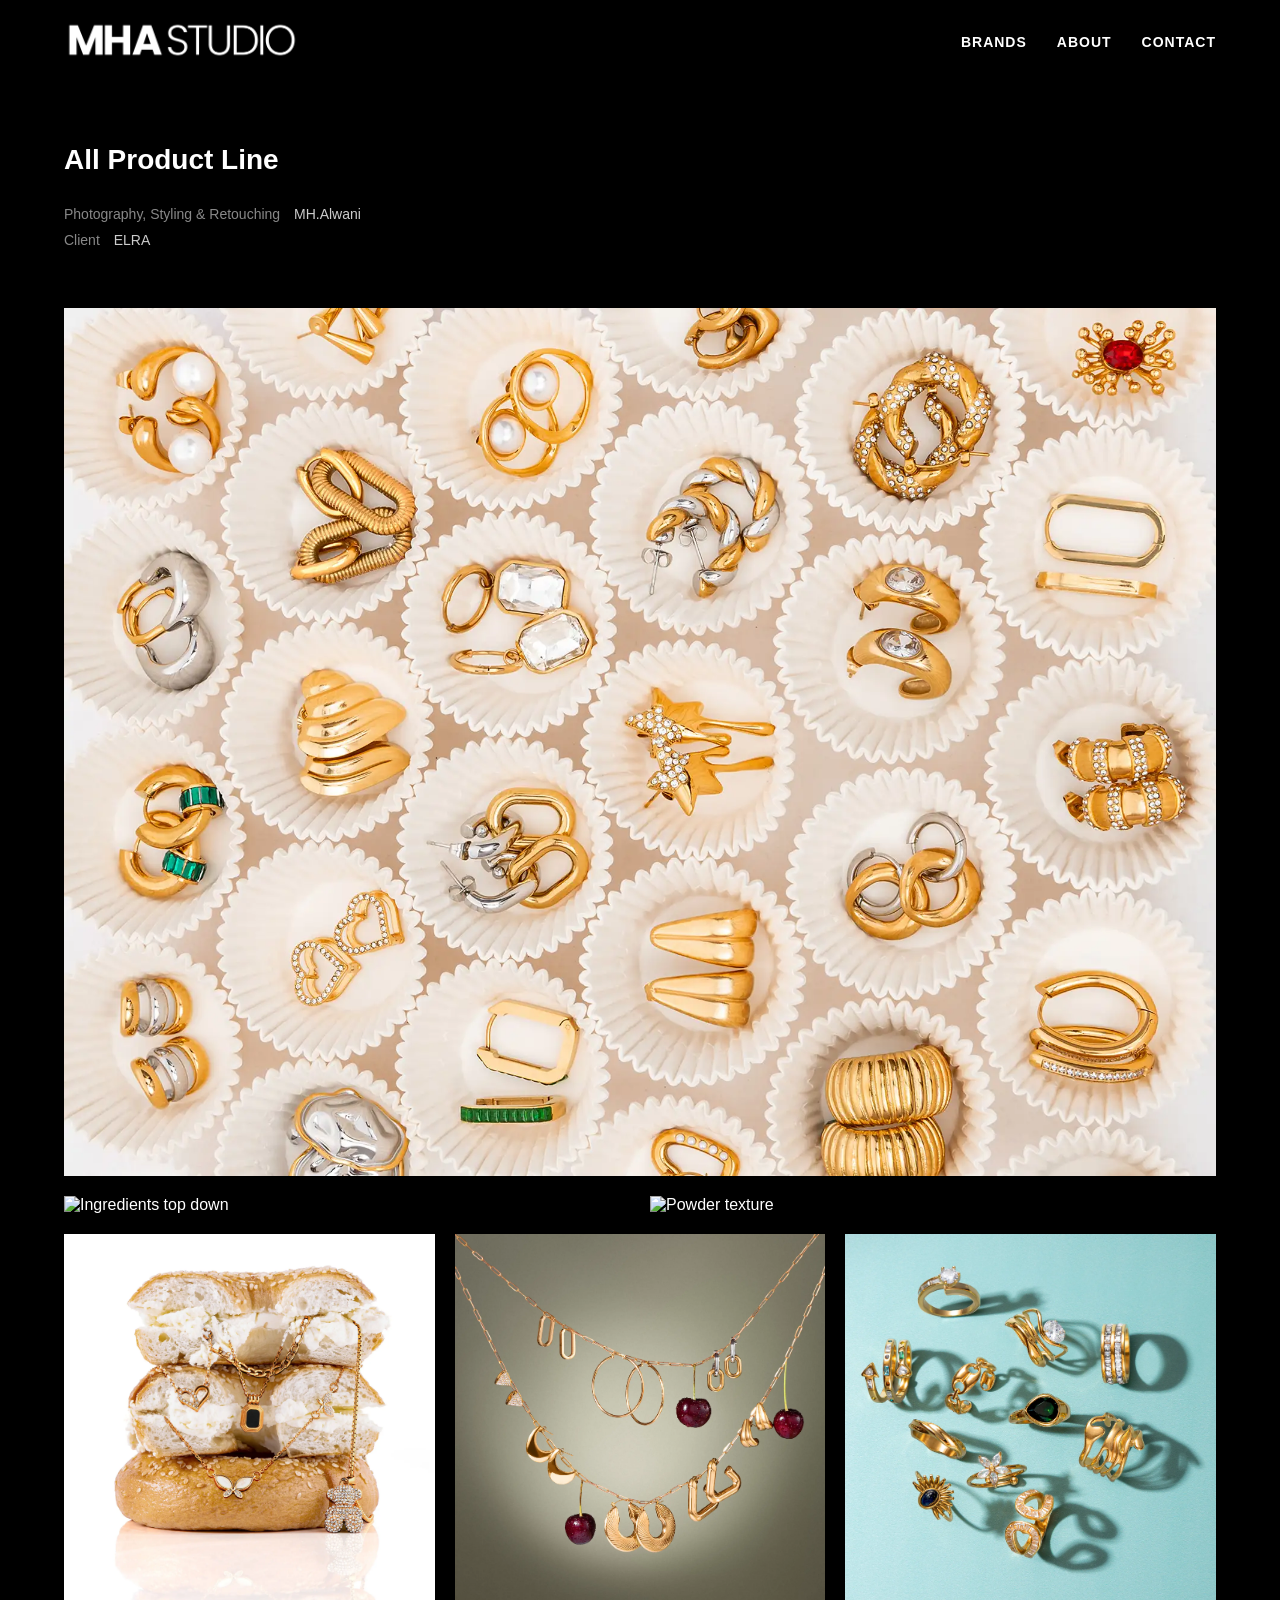
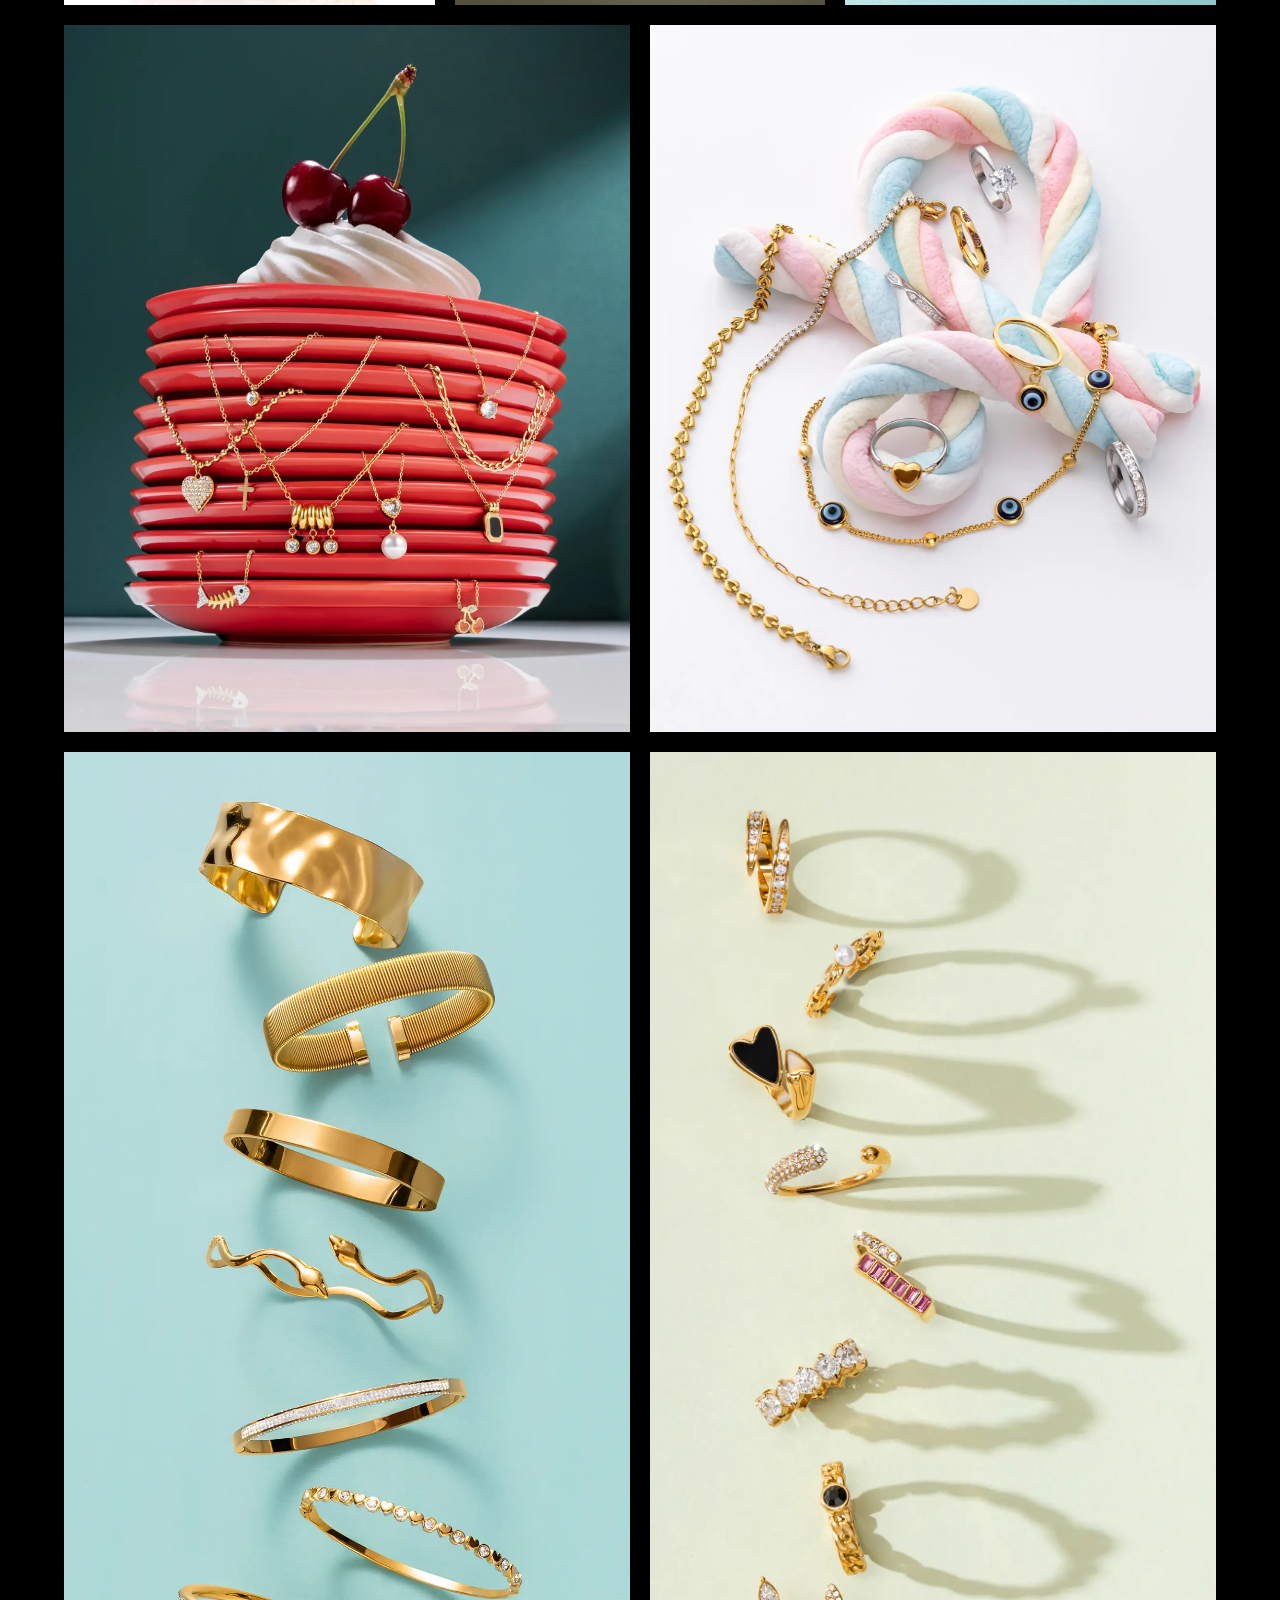
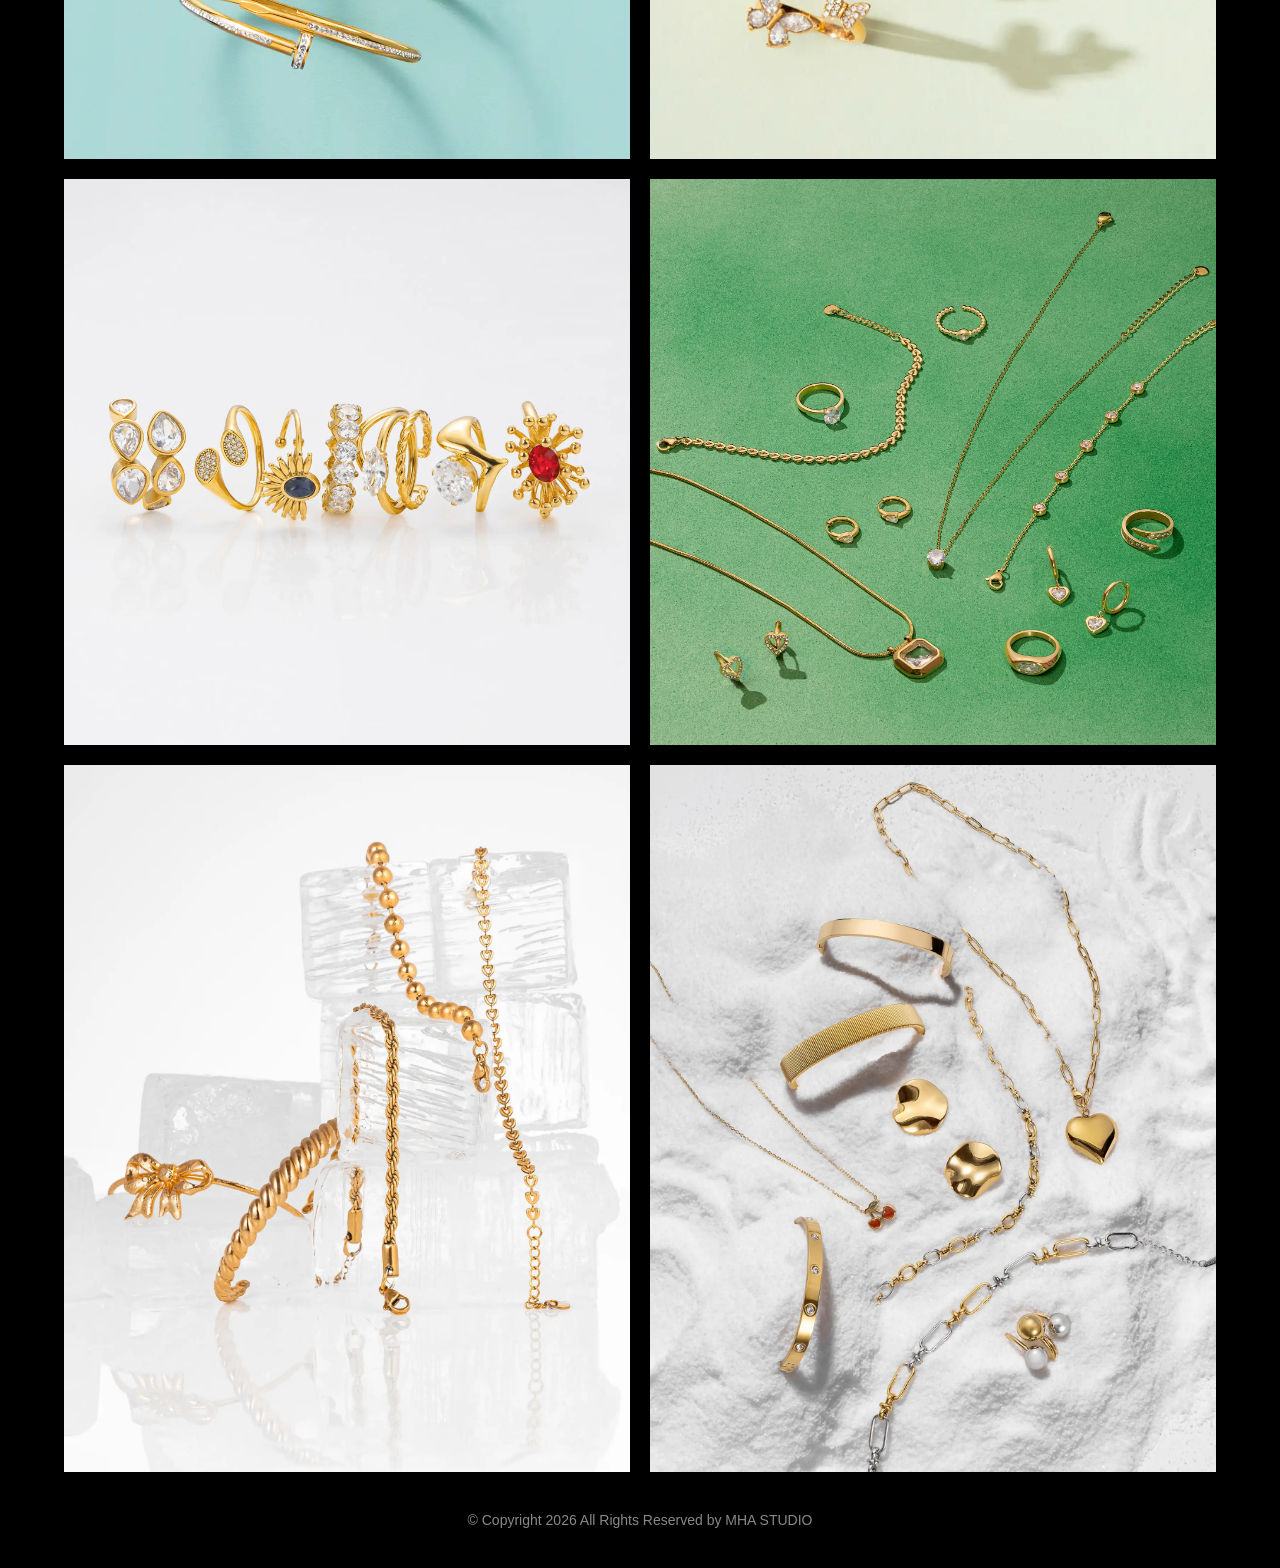
==== elra.html @ 4bbe8af8 "Add files via upload" ====
<!DOCTYPE html>
<html lang="en">
  <head>
    <meta charset="UTF-8" />
    <meta name="viewport" content="width=device-width, initial-scale=1.0" />
    <title>ELRA - Portfolio</title>
    <link rel="stylesheet" href="style.css" />
  </head>
  <body>
    <header class="navbar">
      <div class="container nav-container">
        <a href="index.html" class="logo-link">
          <img src="images/logo.png" alt="Your Brand Logo" class="logo-img" />          

        </a>
        <nav>
          <ul class="nav-links">
            <li><a href="index.html">BRANDS</a></li>
            <li><a href="#">ABOUT</a></li>
            <li><a href="#">CONTACT</a></li>
          </ul>
        </nav>
      </div>
    </header>

    <section class="project-header">
      <h1 class="project-title">All Product Line</h1>
      <div class="project-details">
        <p><span>Photography, Styling & Retouching</span> MH.Alwani</p>
        <p><span>Client</span> ELRA</p>
      </div>
    </section>

    <main class="dynamic-gallery">
      <div class="gallery-row row-full">
        <img src="images/elra/4.webp" alt="Good bug balloon" />
      </div>
      <div class="gallery-row row-half">
        <img src="images/elra/15.jpg" alt="Ingredients top down" />
        <img src="images/elra/14.jpg" alt="Powder texture" />
      </div>
       <div class="gallery-row row-third">
        <img src="images/elra/11.webp" alt="Cluster 1" />
        <img src="images/elra/10.webp" alt="Cluster 2" />
        <img src="images/elra/9.webp" alt="Cluster 3" />
      </div>
      <div class="gallery-row row-half">
        <img src="images/elra/3.webp" alt="Ingredients top down" />
        <img src="images/elra/5.webp" alt="Powder texture" />
      </div>
      <div class="gallery-row row-half">
        <img src="images/elra/8.webp" alt="Ingredients top down" />
        <img src="images/elra/13.webp" alt="Powder texture" />
      </div>
      <div class="gallery-row row-half">
        <img src="images/elra/6.webp" alt="Ingredients top down" />
        <img src="images/elra/12.webp" alt="Powder texture" />
      </div>
      <div class="gallery-row row-half">
        <img src="images/elra/7.webp" alt="Ingredients top down" />
        <img src="images/elra/2.webp" alt="Powder texture" />
      </div>
      <!-- <div class="gallery-row row-full">
        <img src="images/Panchamrit/8.jpeg" alt="Floating boxes" />
      </div> -->
     
    </main>
    <footer class="site-footer">
      <p class="copyright">
        © Copyright 2026 All Rights Reserved by MHA STUDIO
      </p>
    </footer>
  </body>
</html>
---- style.css ----
/* --- Global Styles --- */
* {
    margin: 0;
    padding: 0;
    box-sizing: border-box;
}

body {
    font-family: 'Helvetica Neue', Helvetica, Arial, sans-serif;
    background-color: #000; /* CHANGED: Set the entire page background to black */
    color: #fff; /* CHANGED: Set default text color to white for readability */
}

.container {
    width: 90%;
    max-width: 1200px; 
    margin: 0 auto;
}

/* --- Navbar Styles --- */
.navbar {
    background-color: #000;
    color: #fff;
    padding: 20px 0;
}

.nav-container {
    display: flex;
    justify-content: space-between;
    align-items: center;
}

.logo-img {
    max-height: 40px; 
    width: auto;
}

.nav-links {
    list-style: none;
    display: flex;
}

.nav-links li {
    margin-left: 30px;
}

.nav-links a {
    text-decoration: none;
    color: #fff;
    font-weight: bold;
    font-size: 14px;
    letter-spacing: 1px;
    transition: color 0.3s ease;
}

.nav-links a:hover {
    color: #cccccc; 
}

/* --- Portfolio Grid Styles (Homepage) --- */
.portfolio-container {
    display: grid;
    grid-template-columns: repeat(3, 1fr); 
    /* Optional: Add a gap here if you want black lines between homepage grid items too */
    /* gap: 10px; */ 
}

.portfolio-item {
    position: relative; 
    overflow: hidden; 
    aspect-ratio: 1 / 1; 
}

.brand-img {
    width: 100%;
    height: 100%;
    object-fit: cover; 
    display: block;
}

/* --- Hover Overlay Styles --- */
.overlay {
    position: absolute;
    top: 0;
    left: 0;
    width: 100%;
    height: 100%;
    background-color: rgba(0, 0, 0, 0.7); 
    display: flex;
    justify-content: center;
    align-items: center;
    opacity: 0;
    visibility: hidden;
    transition: opacity 0.4s ease, visibility 0.4s ease; 
}

.portfolio-item:hover .overlay {
    opacity: 1;
    visibility: visible;
}

.brand-name {
    color: #fff;
    font-size: 20px;
    font-weight: bold;
    text-align: center;
    padding: 20px;
}

/* --- Responsiveness --- */
@media (max-width: 992px) {
    .portfolio-container {
        grid-template-columns: repeat(2, 1fr); 
    }
}

@media (max-width: 600px) {
    .portfolio-container {
        grid-template-columns: 1fr; 
    }
    
    .nav-container {
        flex-direction: column; 
    }
    
    .nav-links {
        margin-top: 20px;
    }
    
    .nav-links li {
        margin: 0 10px;
    }
}

/* =========================================
   DYNAMIC BRAND GALLERY STYLES (Brand Detail Pages)
   ========================================= */

/* --- Project Header --- */
.project-header {
    width: 90%;
    max-width: 1200px;
    margin: 0 auto;
    text-align: left; 
    padding: 60px 0; 
    background-color: #000;
    color: #fff;
}

.project-header .project-title {
    font-size: 28px;
    font-weight: 600;
    margin-bottom: 30px;
}

.project-details {
    display: flex;
    flex-direction: column;
    gap: 10px;
    font-size: 14px;
    color: #ccc;
}

.project-details span {
    color: #888;
    margin-right: 10px;
}

/* --- Dynamic Edge-to-Edge Gallery --- */
.dynamic-gallery {
    width: 90%; 
    max-width: 1200px; 
    margin: 0 auto; 
    display: flex;
    flex-direction: column;
    background-color: #000; 
    gap: 20px; 
}

.gallery-row {
    display: flex;
    width: 100%;
    gap: 20px; 
}

.gallery-row img {
    display: block;
    width: 100%;
    height: auto; 
    object-fit: cover;
}

/* Modifier Classes for Layout Control */
.row-full img {
    width: 100%;
}

.row-half img {
    width: calc(50% - 10px); 
}

.row-third img {
    width: calc(33.3333% - 13.33px); 
}

/* --- Related Projects --- */
.related-projects {
    background-color: #000;
    color: #fff;
    padding-top: 60px;
    border-top: none; 
}

.related-projects .related-title {
    color: #fff;
}

/* --- Footer --- */
.site-footer {
    text-align: center;
    padding: 40px 0;
    font-size: 14px;
    color: #888;
    background-color: #000;
}

/* --- Responsive Rules for Brand Pages --- */
@media (max-width: 900px) {
    .row-third {
        flex-direction: column;
    }
    .row-third img {
        width: 100%;
    }
}

@media (max-width: 600px) {
    .gallery-row {
        flex-direction: column;
    }
    
    .row-half img, 
    .row-third img, 
    .row-full img {
        width: 100%; 
    }
    
    .project-header .project-title {
        font-size: 22px;
    }
}
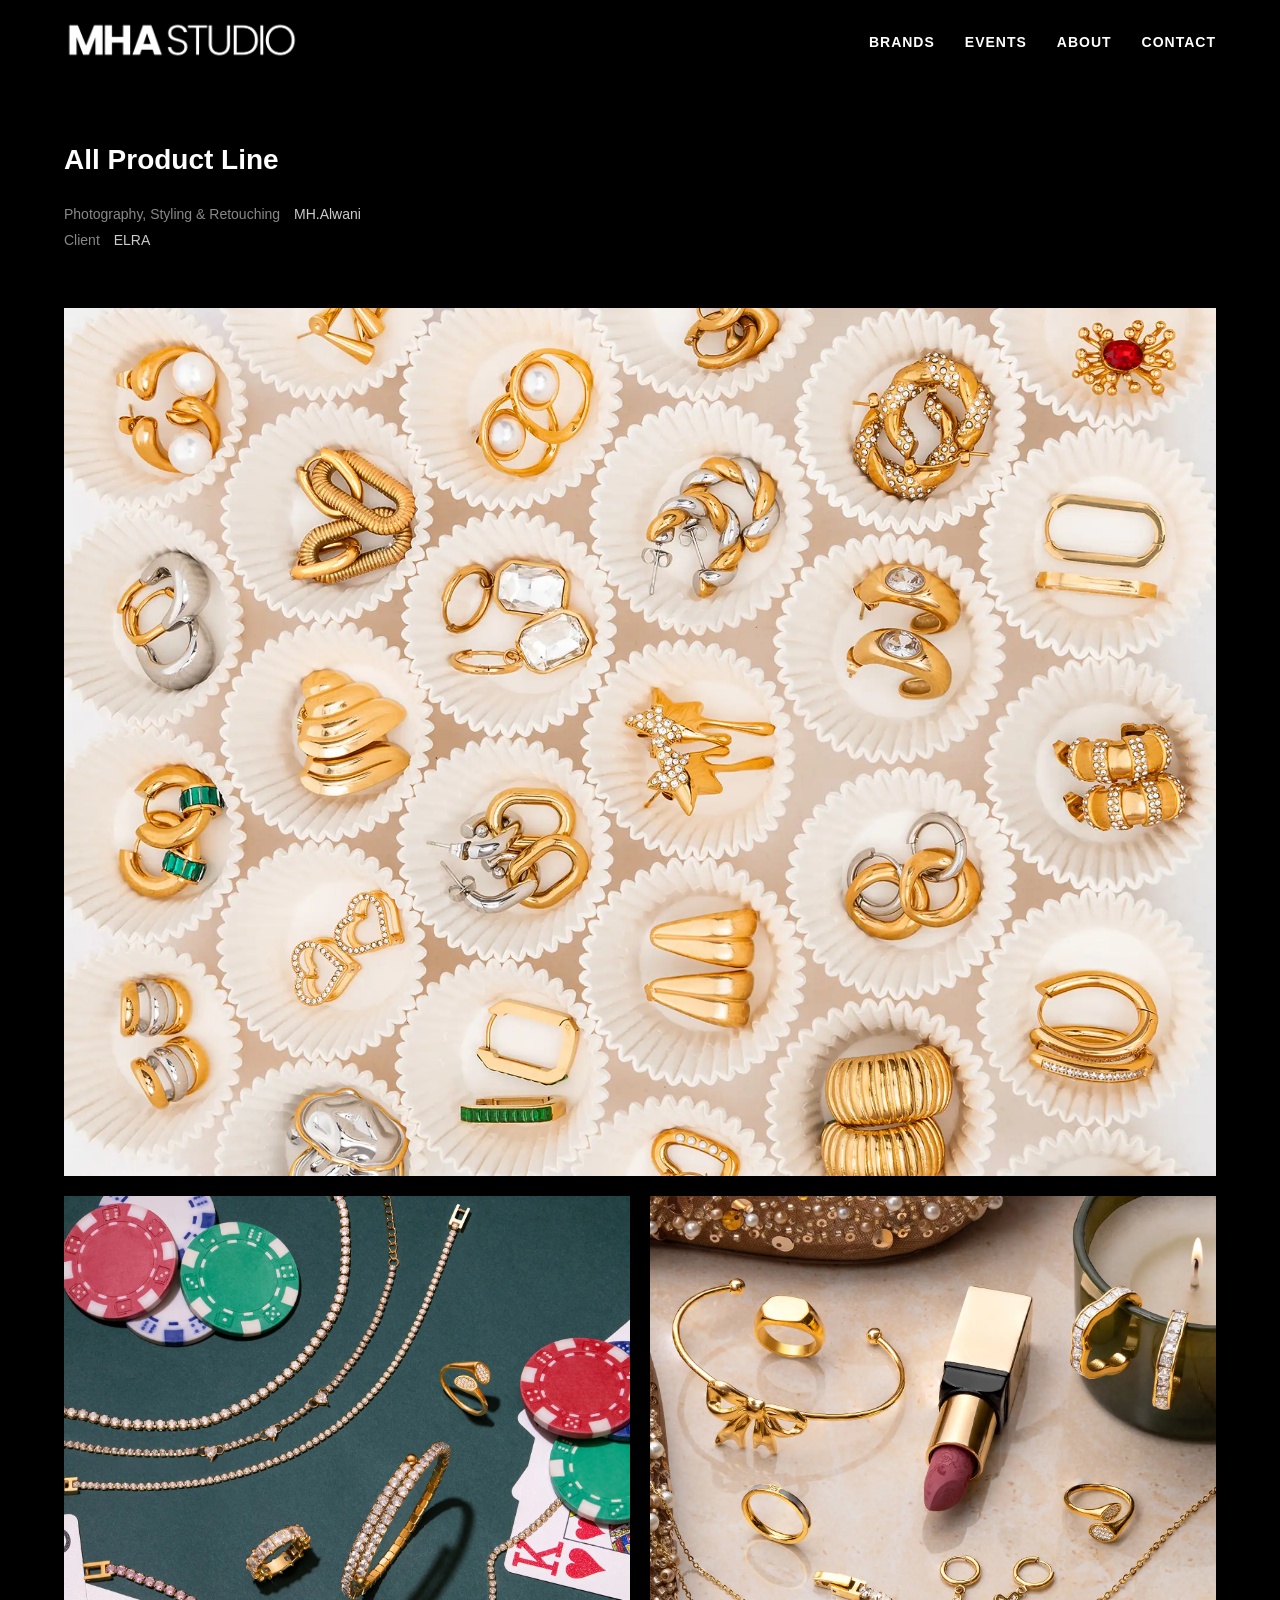
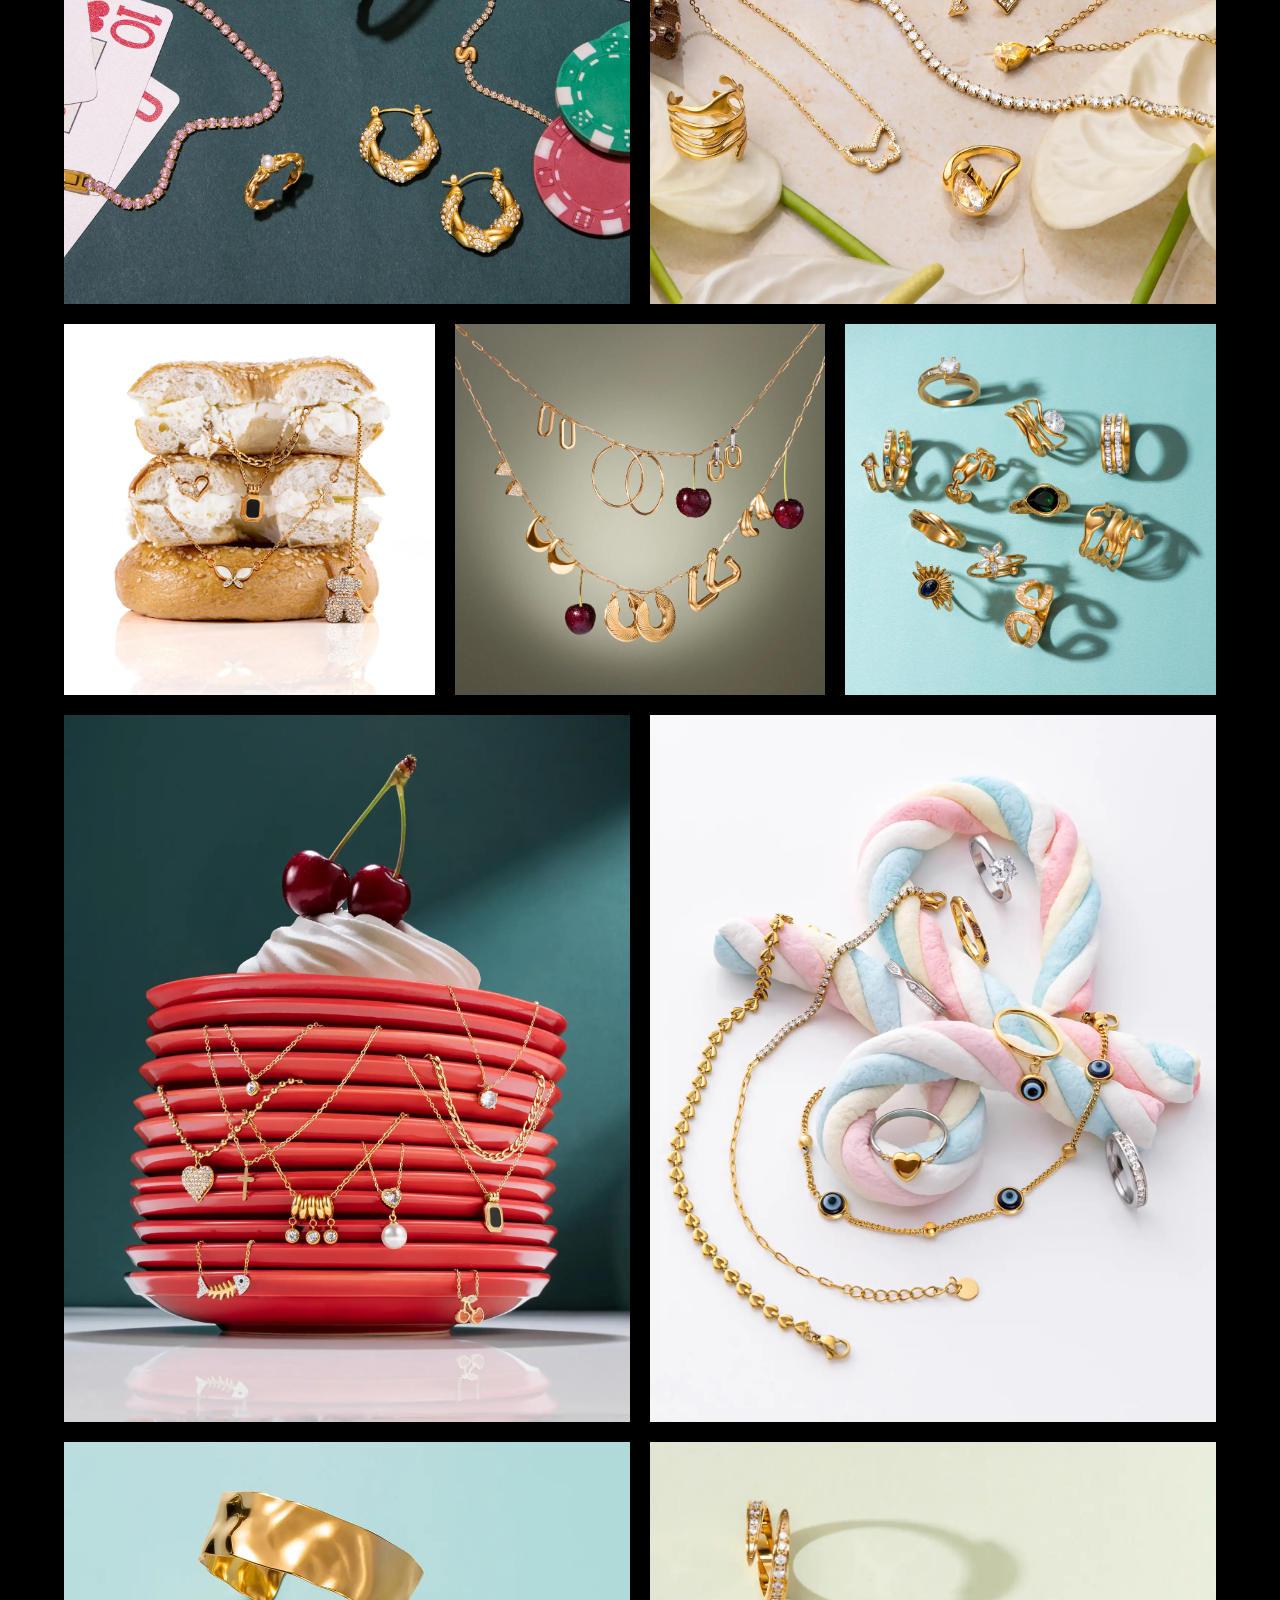
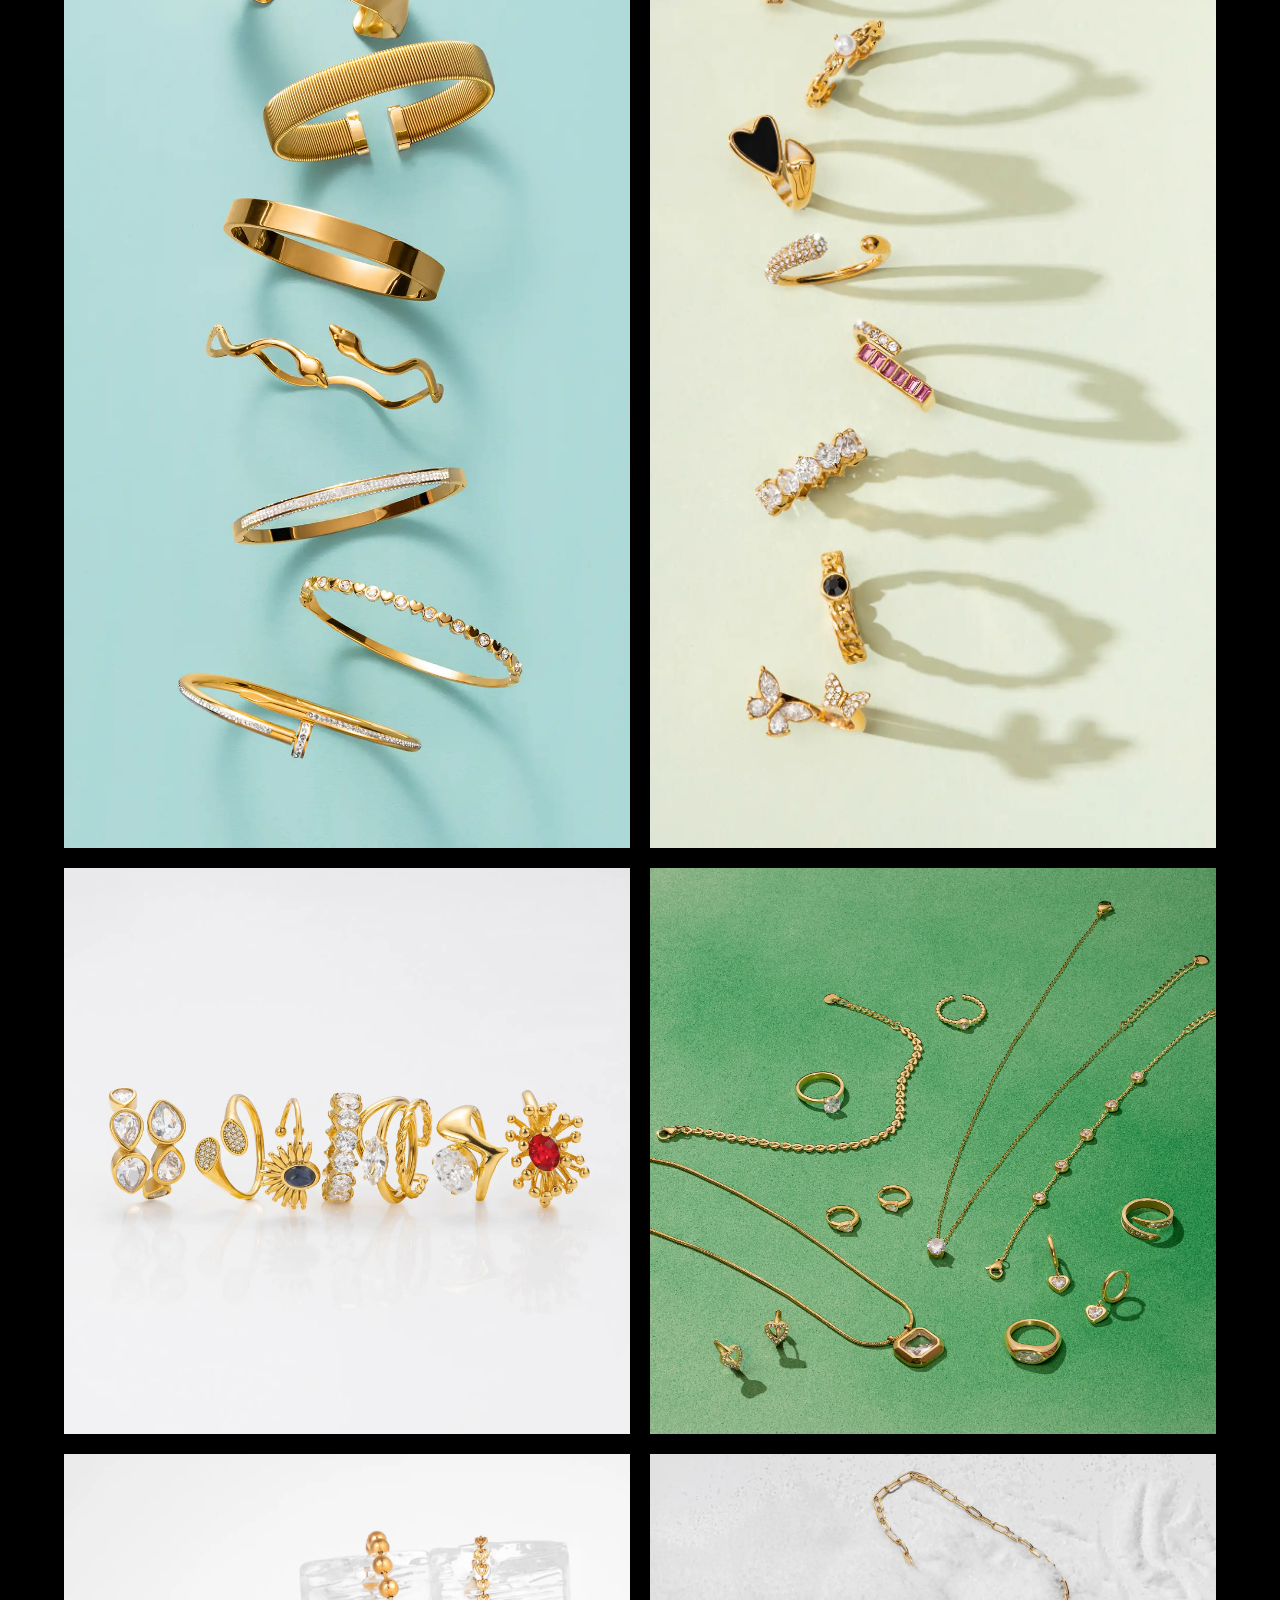
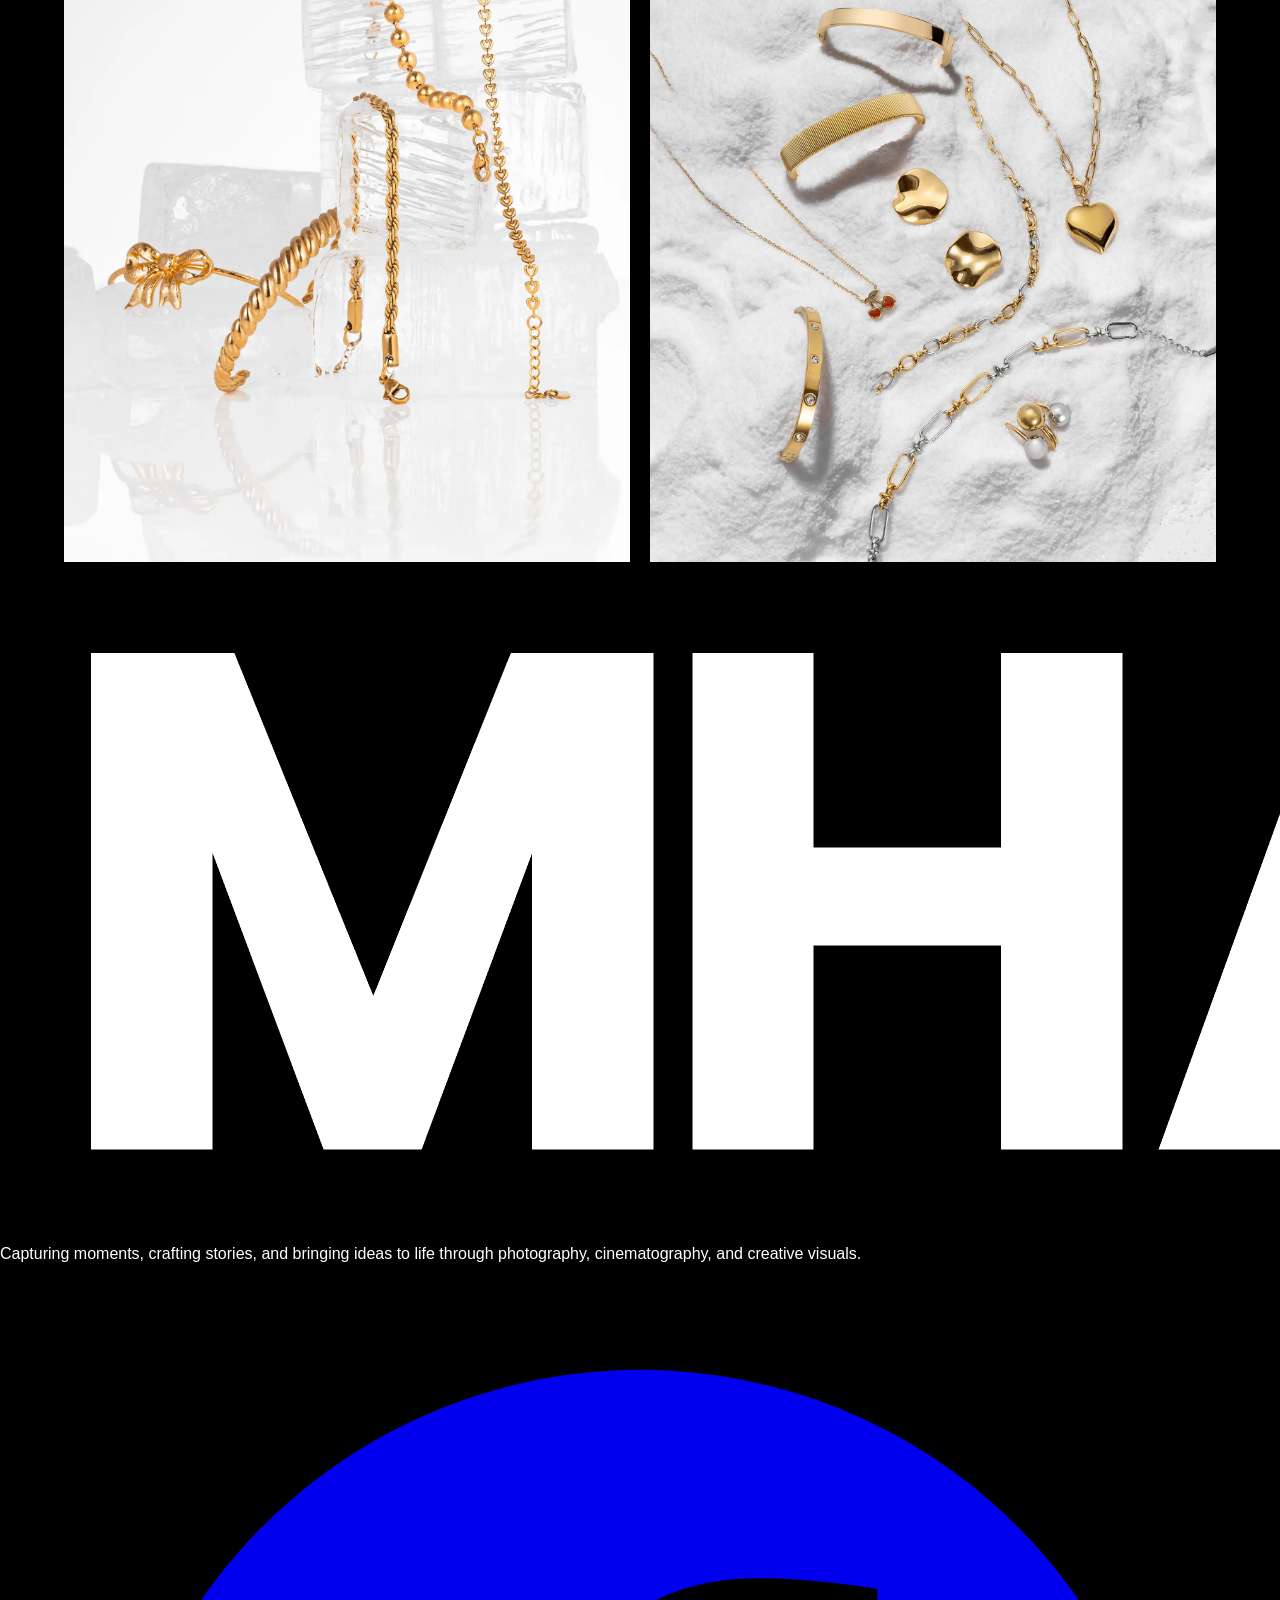
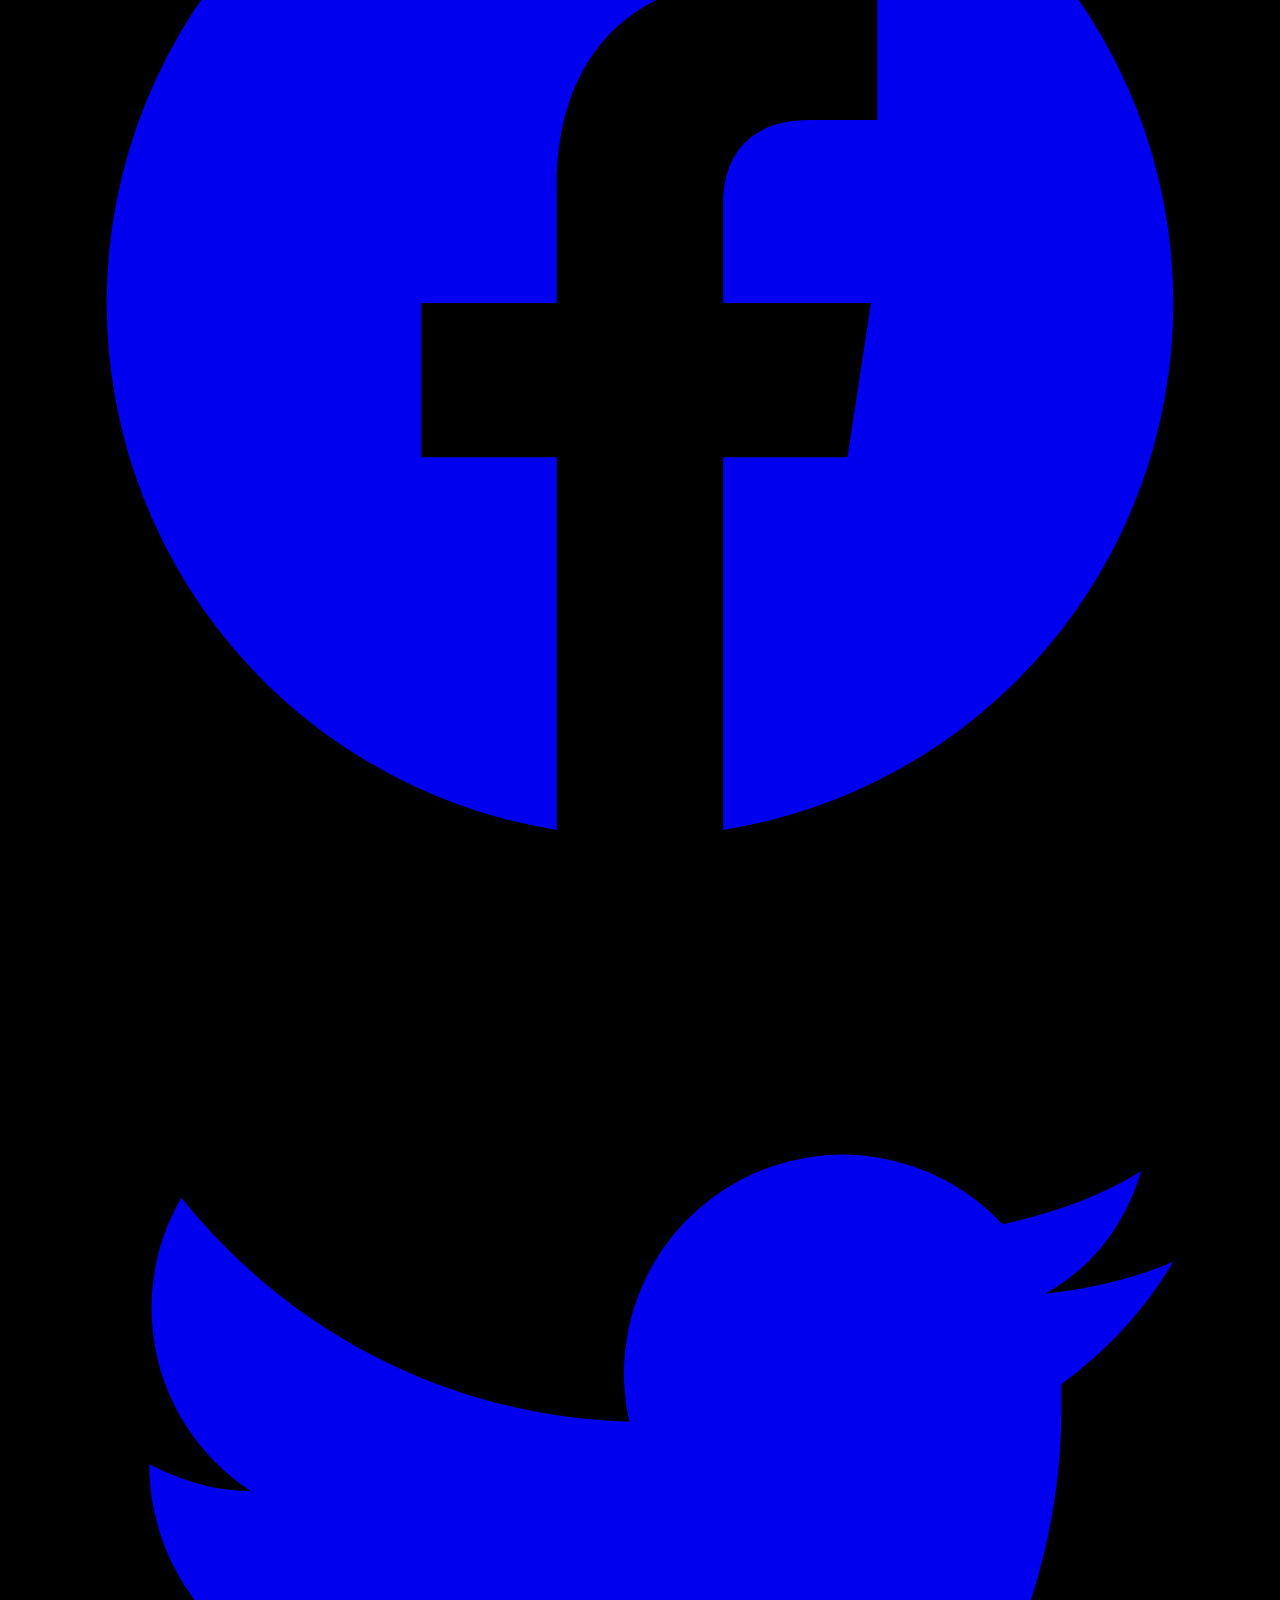
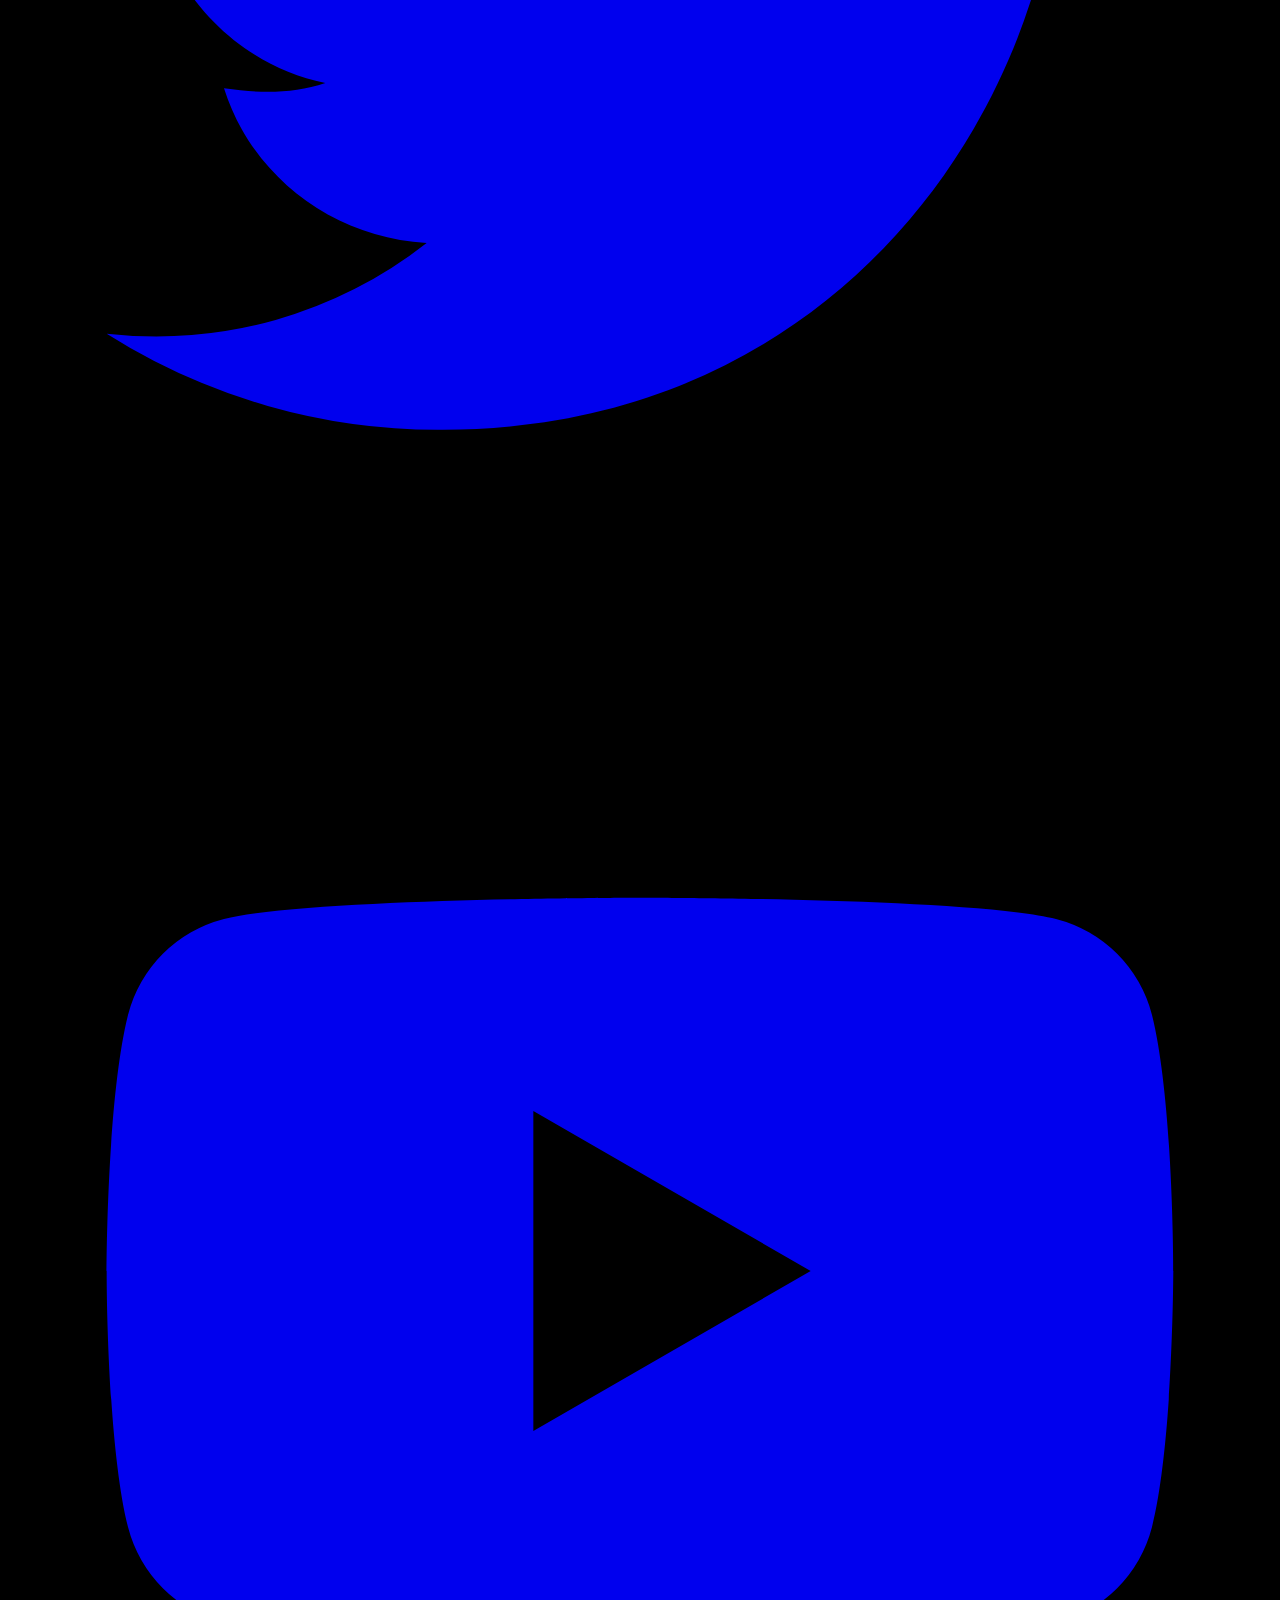
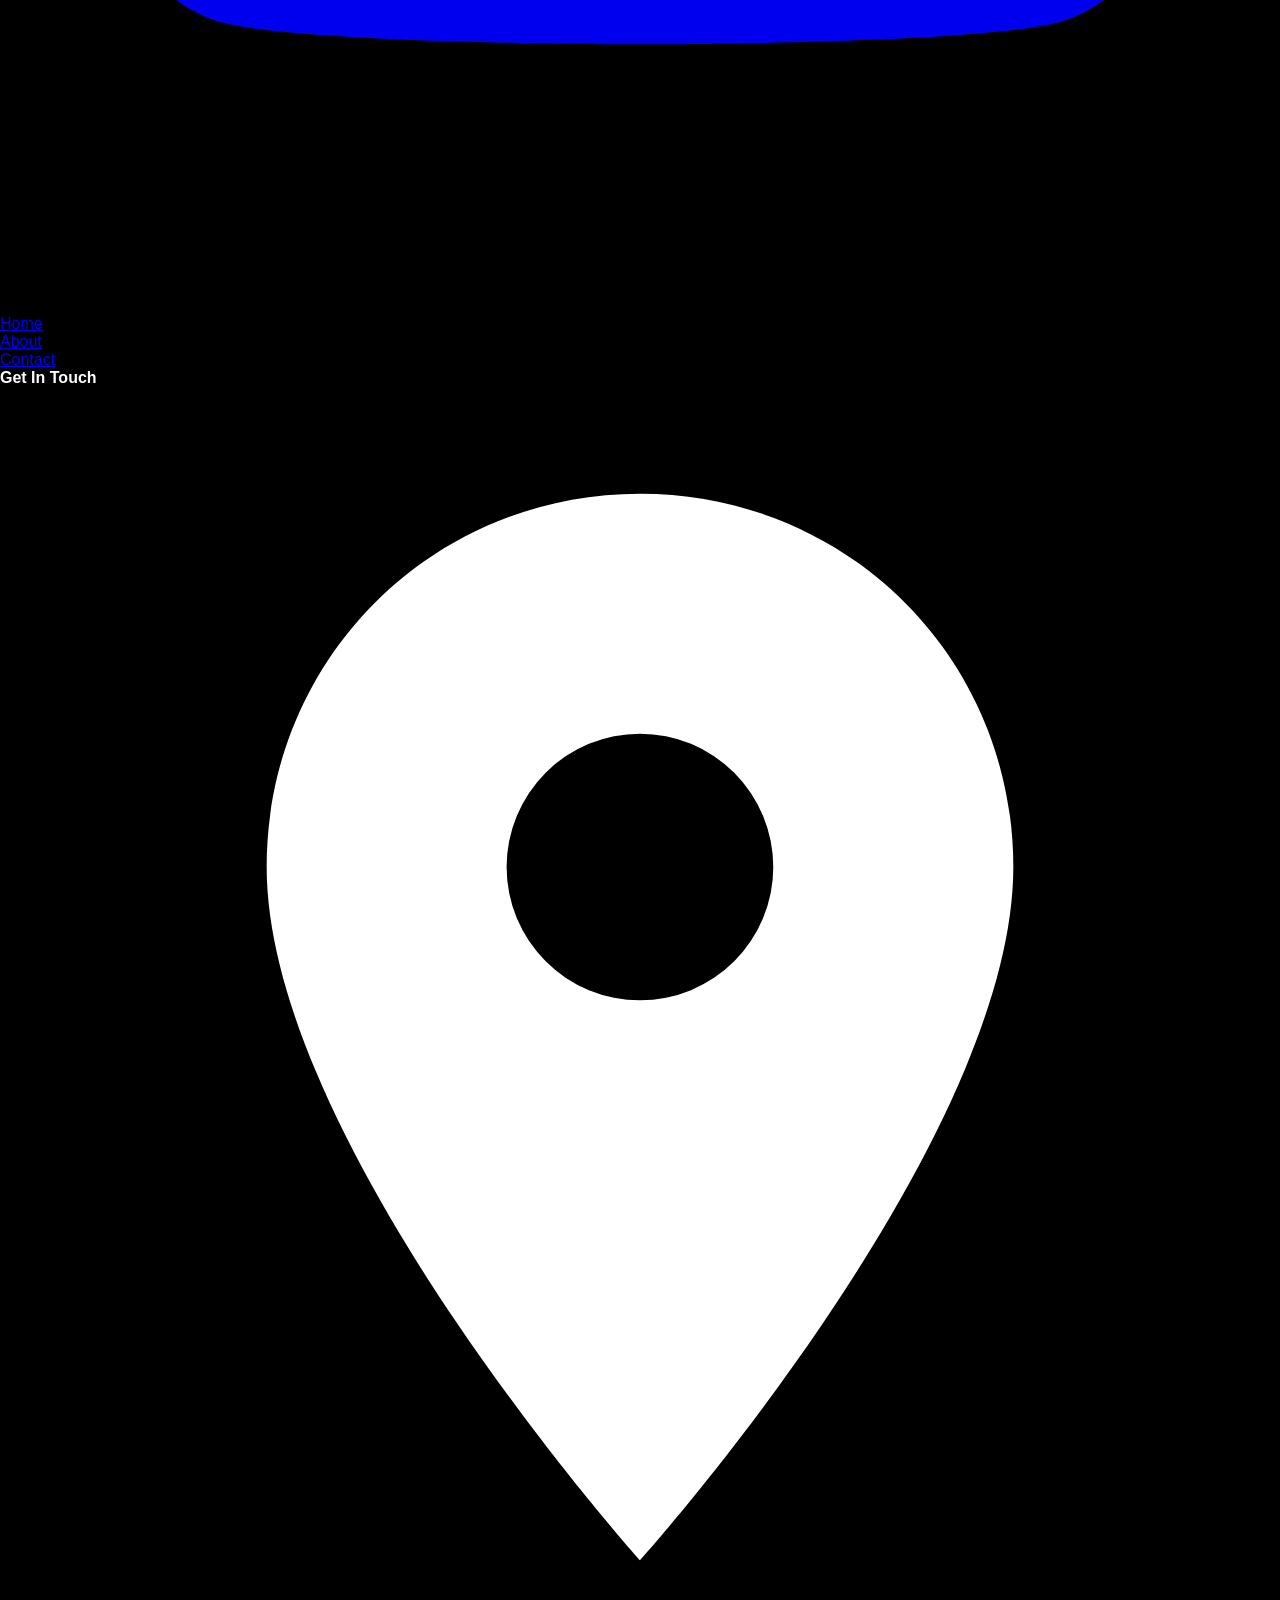
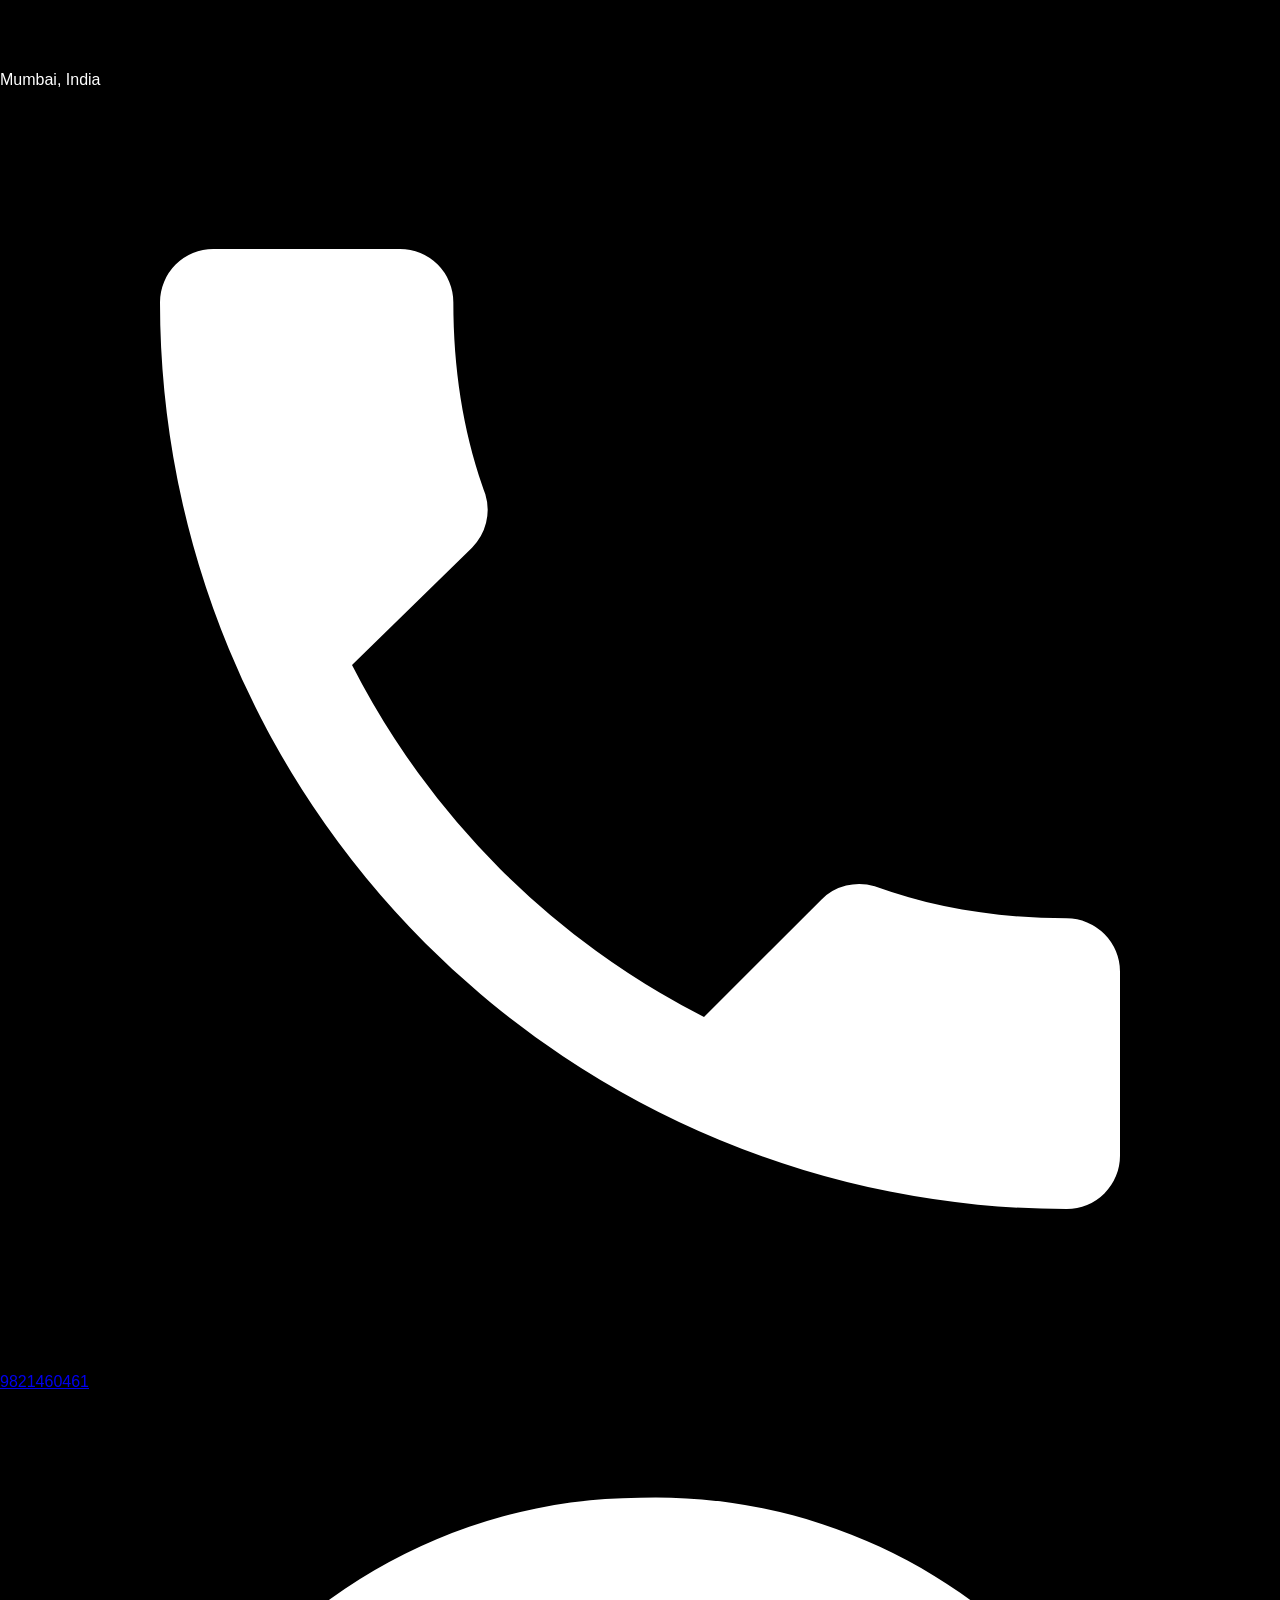
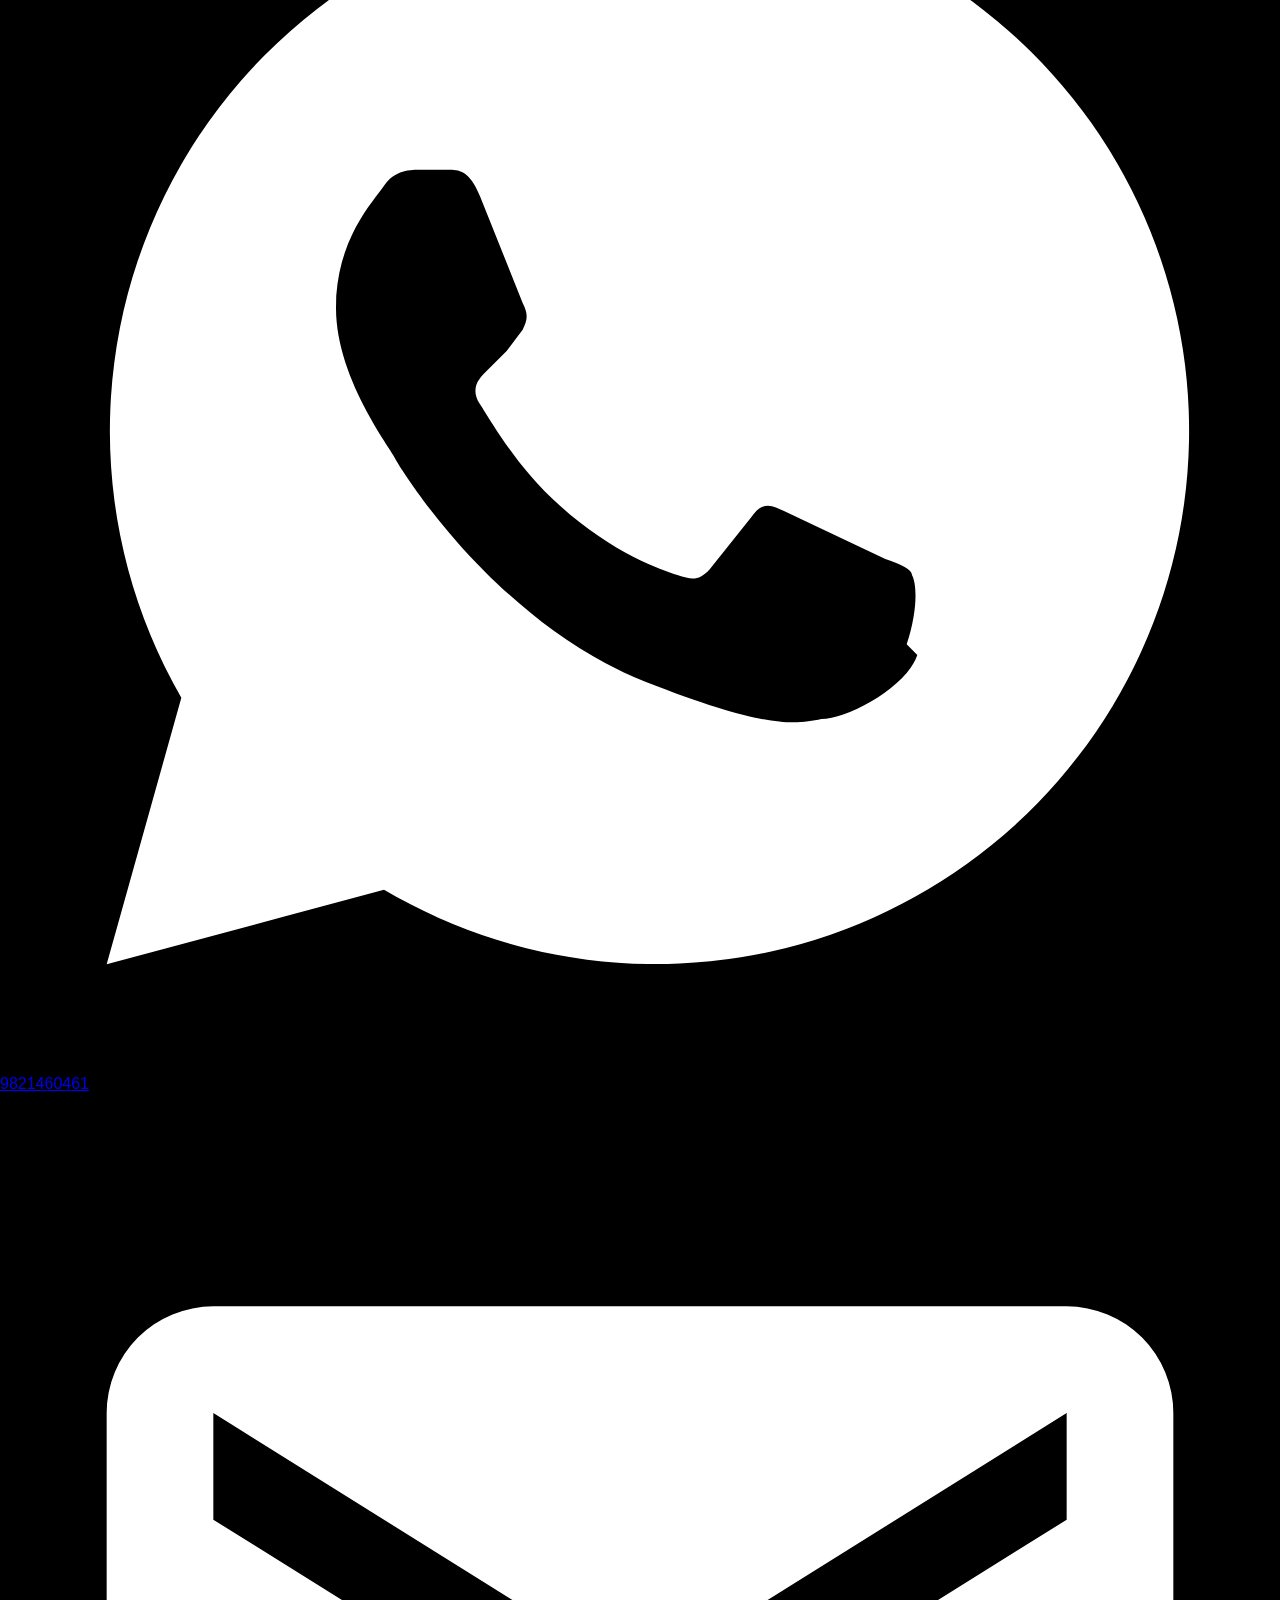
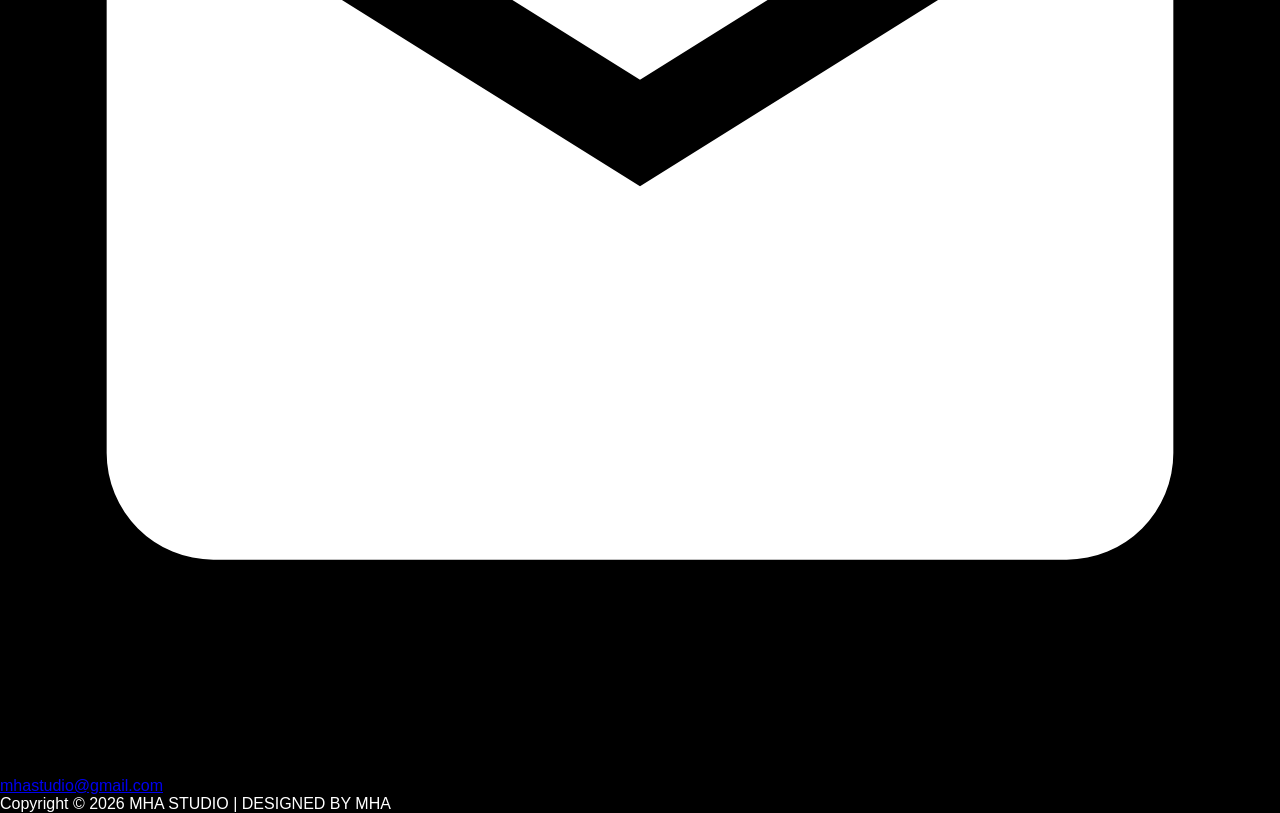
==== commit 196f9581: "Revise footer and navigation links in elra.html Updated the footer section to include new contact in" ====
--- a/elra.html
+++ b/elra.html
@@ -15,8 +15,9 @@
         </a>
         <nav>
           <ul class="nav-links">
-            <li><a href="index.html">BRANDS</a></li>
-            <li><a href="#">ABOUT</a></li>
+            <li><a href="#">BRANDS</a></li>
+            <li><a href="aboutUs.html">EVENTS</a></li>
+            <li><a href="aboutUs.html">ABOUT</a></li>
             <li><a href="#">CONTACT</a></li>
           </ul>
         </nav>
@@ -36,8 +37,8 @@
         <img src="images/elra/4.webp" alt="Good bug balloon" />
       </div>
       <div class="gallery-row row-half">
-        <img src="images/elra/15.jpg" alt="Ingredients top down" />
-        <img src="images/elra/14.jpg" alt="Powder texture" />
+        <img src="images/elra/15.webp" alt="Ingredients top down" />
+        <img src="images/elra/14.webp" alt="Powder texture" />
       </div>
        <div class="gallery-row row-third">
         <img src="images/elra/11.webp" alt="Cluster 1" />
@@ -65,10 +66,73 @@
       </div> -->
      
     </main>
-    <footer class="site-footer">
+      <footer class="ftrr">
+      <div class="ftrr-container">
+
+        <!-- Column 1: Brand -->
+        <div class="ftrr-col ftrr-brand">
+          <a href="index.html" class="ftrr-logo">
+            <img src="images/logo.png" alt="Your Brand Logo" class="ftrr-logo-img" />
+          </a>
+          <p class="ftrr-text">
+            Capturing moments, crafting stories, and bringing ideas to life through photography, cinematography, and creative visuals.
+          </p>
+          <div class="ftrr-social">
+            <a href="#" aria-label="Facebook">
+              <svg viewBox="0 0 24 24" fill="currentColor"><path d="M22 12a10 10 0 1 0-11.56 9.88v-6.99H7.9V12h2.54V9.8c0-2.5 1.49-3.89 3.77-3.89 1.09 0 2.24.2 2.24.2v2.46h-1.26c-1.24 0-1.63.77-1.63 1.56V12h2.77l-.44 2.89h-2.33v6.99A10 10 0 0 0 22 12z"/></svg>
+            </a>
+            <a href="#" aria-label="Twitter">
+              <svg viewBox="0 0 24 24" fill="currentColor"><path d="M22 5.9c-.7.3-1.5.5-2.4.6.9-.5 1.5-1.3 1.8-2.3-.8.5-1.7.8-2.6 1a4.1 4.1 0 0 0-7 3.7C8.4 8.8 5.4 7.2 3.4 4.7a4.1 4.1 0 0 0 1.3 5.5c-.7 0-1.3-.2-1.9-.5 0 2 1.4 3.7 3.3 4.1-.6.2-1.2.2-1.9.1.5 1.6 2 2.8 3.8 2.9A8.2 8.2 0 0 1 2 18.5 11.6 11.6 0 0 0 8.3 20.3c7.5 0 11.6-6.2 11.6-11.6v-.5c.8-.6 1.5-1.3 2.1-2.3z"/></svg>
+            </a>
+            <a href="#" aria-label="YouTube">
+              <svg viewBox="0 0 24 24" fill="currentColor"><path d="M21.6 7.2a2.5 2.5 0 0 0-1.8-1.8C18.2 5 12 5 12 5s-6.2 0-7.8.4A2.5 2.5 0 0 0 2.4 7.2C2 8.8 2 12 2 12s0 3.2.4 4.8a2.5 2.5 0 0 0 1.8 1.8C5.8 19 12 19 12 19s6.2 0 7.8-.4a2.5 2.5 0 0 0 1.8-1.8C22 15.2 22 12 22 12s0-3.2-.4-4.8zM10 15V9l5.2 3-5.2 3z"/></svg>
+            </a>
+          </div>
+        </div>
+
+        <!-- Column 2: Links -->
+        <div class="ftrr-col ftrr-links">
+          <ul class="ftrr-list">
+            <li><a href="index.html">Home</a></li>
+            <li><a href="aboutUs.html">About</a></li>
+            <!-- <li><a href="#">Service</a></li> -->
+            <li><a href="#">Contact</a></li>
+          </ul>
+        </div>
+
+        <!-- Column 3: Contact -->
+        <div class="ftrr-col ftrr-contact">
+          <h4 class="ftrr-title">Get In Touch</h4>
+          <ul class="ftrr-list ftrr-contact-list">
+            <li>
+              <svg viewBox="0 0 24 24" fill="currentColor"><path d="M12 2C8.1 2 5 5.1 5 9c0 5.2 7 13 7 13s7-7.8 7-13c0-3.9-3.1-7-7-7zm0 9.5a2.5 2.5 0 1 1 0-5 2.5 2.5 0 0 1 0 5z"/></svg>
+              <span>Mumbai, India</span>
+            </li>
+            <li>
+              <svg viewBox="0 0 24 24" fill="currentColor"><path d="M6.6 10.8a15.1 15.1 0 0 0 6.6 6.6l2.2-2.2a1 1 0 0 1 1-.25c1.1.4 2.3.6 3.6.6a1 1 0 0 1 1 1V20a1 1 0 0 1-1 1A17 17 0 0 1 3 4a1 1 0 0 1 1-1h3.5a1 1 0 0 1 1 1c0 1.3.2 2.5.6 3.6a1 1 0 0 1-.25 1l-2.25 2.2z"/></svg>
+              <a href="tel:20787672452">9821460461</a>
+            </li>
+            <li>
+              <svg viewBox="0 0 24 24" fill="currentColor"><path d="M12 2a10 10 0 0 0-8.6 15L2 22l5.2-1.4A10 10 0 1 0 12 2zm5.2 14.2c-.2.6-1.3 1.2-1.8 1.2-.5.1-1 .2-3.3-.7-2.8-1.1-4.6-4-4.7-4.2-.1-.2-1.1-1.5-1.1-2.8s.7-2 .9-2.3c.2-.3.5-.3.7-.3h.5c.2 0 .4 0 .6.5l.8 2c.1.2.1.3 0 .5l-.3.4-.4.4c-.1.1-.3.3-.1.6.2.3.7 1.2 1.5 1.9 1 .9 1.9 1.2 2.2 1.3.3.1.4.1.6-.1l.8-1c.2-.3.4-.2.6-.1l1.9.9c.3.1.5.2.5.3.1.2.1.7-.1 1.3z"/></svg>
+              <a href="tel:0822457253">9821460461</a>
+            </li>
+            <li>
+              <svg viewBox="0 0 24 24" fill="currentColor"><path d="M20 4H4a2 2 0 0 0-2 2v12a2 2 0 0 0 2 2h16a2 2 0 0 0 2-2V6a2 2 0 0 0-2-2zm0 4-8 5-8-5V6l8 5 8-5v2z"/></svg>
+              <a href="mailto:support@site.com">mhastudio@gmail.com</a>
+            </li>
+          </ul>
+        </div>
+
+      </div>
+
+      <div class="ftrr-bottom">
+        <p>Copyright &copy; 2026 MHA STUDIO | DESIGNED BY MHA</p>
+      </div>
+    </footer>
+    <!-- <footer class="site-footer">
       <p class="copyright">
         © Copyright 2026 All Rights Reserved by MHA STUDIO
       </p>
-    </footer>
+    </footer> -->
   </body>
 </html>
